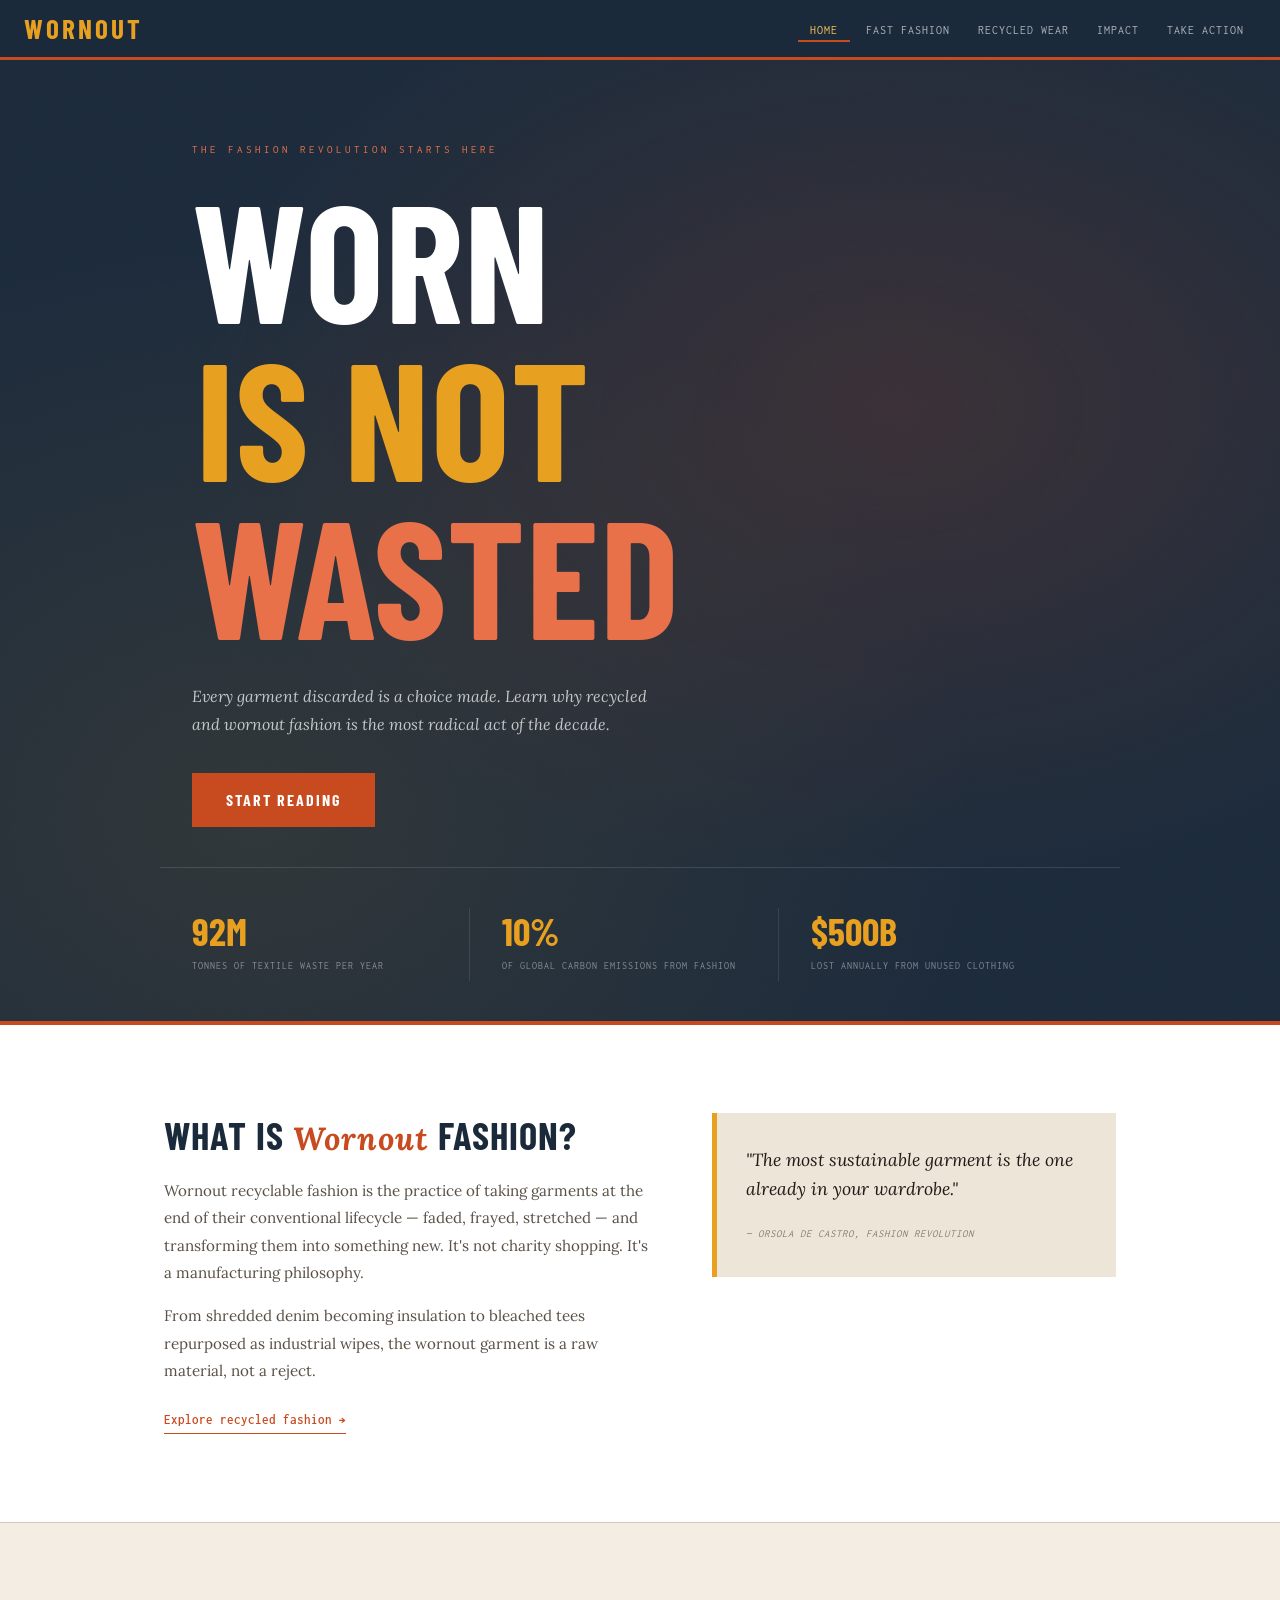
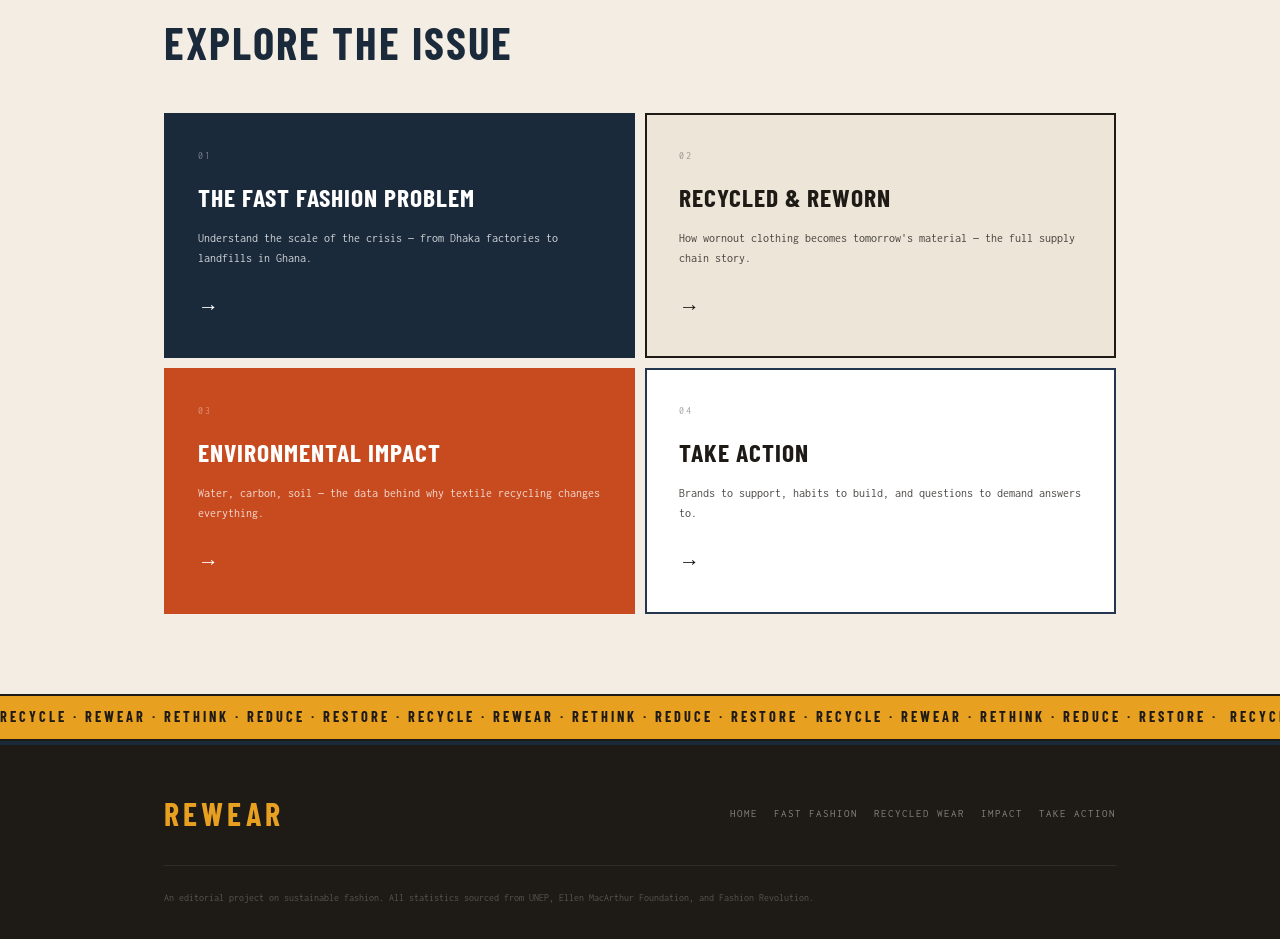
==== index.html @ de24e87c "first commit" ====
<!DOCTYPE html>
<html lang="en">
<head>
  <meta charset="UTF-8" />
  <meta name="viewport" content="width=device-width, initial-scale=1.0"/>
  <title>Wornout.net</title>
  <link rel="stylesheet" href="css/style.css" />
  <link rel="preconnect" href="https://fonts.googleapis.com">
  <link href="https://fonts.googleapis.com/css2?family=Bebas+Neue&family=Playfair+Display:ital,wght@0,400;0,700;1,400&family=DM+Mono:wght@300;400&display=swap" rel="stylesheet">
</head>
<body class="page-home">

  <nav id="navbar">
    <div class="nav-logo"><a href="index.html">Wornout</a></div>
    <button class="nav-toggle" id="navToggle" aria-label="Menu">
      <span></span><span></span><span></span>
    </button>
    <ul class="nav-links" id="navLinks">
      <li><a href="index.html" class="active">Home</a></li>
      <li><a href="fast-fashion.html">Fast Fashion</a></li>
      <li><a href="recycled.html">Recycled Wear</a></li>
      <li><a href="impact.html">Impact</a></li>
      <li><a href="act.html">Take Action</a></li>
    </ul>
  </nav>

  <header class="hero">
    <div class="hero-noise"></div>
    <div class="hero-grid-bg"></div>
    <div class="hero-content">
      <p class="hero-eyebrow">The fashion revolution starts here</p>
      <h1 class="hero-title">
        <span class="line-1">WORN</span>
        <span class="line-2">IS NOT</span>
        <span class="line-3">WASTED</span>
      </h1>
      <p class="hero-sub">Every garment discarded is a choice made. Learn why recycled and wornout fashion is the most radical act of the decade.</p>
      <a href="fast-fashion.html" class="cta-btn">Start Reading</a>
    </div>
    <div class="hero-stat-strip">
      <div class="stat"><span class="stat-num">92M</span><span class="stat-label">tonnes of textile waste per year</span></div>
      <div class="stat-div"></div>
      <div class="stat"><span class="stat-num">10%</span><span class="stat-label">of global carbon emissions from fashion</span></div>
      <div class="stat-div"></div>
      <div class="stat"><span class="stat-num">$500B</span><span class="stat-label">lost annually from unused clothing</span></div>
    </div>
  </header>

  <section class="intro-section">
    <div class="container">
      <div class="intro-grid">
        <div class="intro-left">
          <h2>What is <em>Wornout</em> Fashion?</h2>
          <p>Wornout recyclable fashion is the practice of taking garments at the end of their conventional lifecycle — faded, frayed, stretched — and transforming them into something new. It's not charity shopping. It's a manufacturing philosophy.</p>
          <p>From shredded denim becoming insulation to bleached tees repurposed as industrial wipes, the wornout garment is a raw material, not a reject.</p>
          <a href="recycled.html" class="inline-link">Explore recycled fashion →</a>
        </div>
        <div class="intro-right">
          <div class="pull-quote">
            <blockquote>"The most sustainable garment is the one already in your wardrobe."</blockquote>
            <cite>— Orsola de Castro, Fashion Revolution</cite>
          </div>
        </div>
      </div>
    </div>
  </section>

  <section class="cards-section">
    <div class="container">
      <h2 class="section-title">Explore the Issue</h2>
      <div class="card-grid">
        <a href="fast-fashion.html" class="card card--dark">
          <div class="card-tag">01</div>
          <h3>The Fast Fashion Problem</h3>
          <p>Understand the scale of the crisis — from Dhaka factories to landfills in Ghana.</p>
          <span class="card-arrow">→</span>
        </a>
        <a href="recycled.html" class="card card--light">
          <div class="card-tag">02</div>
          <h3>Recycled & Reworn</h3>
          <p>How wornout clothing becomes tomorrow's material — the full supply chain story.</p>
          <span class="card-arrow">→</span>
        </a>
        <a href="impact.html" class="card card--accent">
          <div class="card-tag">03</div>
          <h3>Environmental Impact</h3>
          <p>Water, carbon, soil — the data behind why textile recycling changes everything.</p>
          <span class="card-arrow">→</span>
        </a>
        <a href="act.html" class="card card--outline">
          <div class="card-tag">04</div>
          <h3>Take Action</h3>
          <p>Brands to support, habits to build, and questions to demand answers to.</p>
          <span class="card-arrow">→</span>
        </a>
      </div>
    </div>
  </section>

  <section class="marquee-strip">
    <div class="marquee-inner">
      <span>RECYCLE · REWEAR · RETHINK · REDUCE · RESTORE · RECYCLE · REWEAR · RETHINK · REDUCE · RESTORE · RECYCLE · REWEAR · RETHINK · REDUCE · RESTORE ·&nbsp;</span>
      <span>RECYCLE · REWEAR · RETHINK · REDUCE · RESTORE · RECYCLE · REWEAR · RETHINK · REDUCE · RESTORE · RECYCLE · REWEAR · RETHINK · REDUCE · RESTORE ·&nbsp;</span>
    </div>
  </section>

  <footer class="site-footer">
    <div class="container">
      <div class="footer-top">
        <div class="footer-logo">REWEAR</div>
        <nav class="footer-nav">
          <a href="index.html">Home</a>
          <a href="fast-fashion.html">Fast Fashion</a>
          <a href="recycled.html">Recycled Wear</a>
          <a href="impact.html">Impact</a>
          <a href="act.html">Take Action</a>
        </nav>
      </div>
      <div class="footer-bottom">
        <p>An editorial project on sustainable fashion. All statistics sourced from UNEP, Ellen MacArthur Foundation, and Fashion Revolution.</p>
      </div>
    </div>
  </footer>

  <script src="js/main.js"></script>
</body>
</html>
---- css/style.css ----
/* =============================================
   REWEAR — sustainable fashion
   style.css
   ============================================= */

@import url('https://fonts.googleapis.com/css2?family=Barlow+Condensed:wght@500;700&family=Lora:ital,wght@0,400;0,600;1,400&family=Inconsolata:wght@400;600&display=swap');

:root {
  --navy:      #1b2a3b;
  --navy-mid:  #253650;
  --rust:      #c84b1f;
  --rust-light:#e8714a;
  --amber:     #e8a020;
  --amber-light:#f5c55a;
  --cream:     #faf6ef;
  --warm-white:#ffffff;
  --sand:      #ede5d8;
  --sand-dark: #d4c8b5;
  --ink:       #1e1a16;
  --mid:       #5a5046;
  --muted:     #8a8070;
  --bg:        #f3ede3;

  --nav-h: 60px;
}

*, *::before, *::after { box-sizing: border-box; margin: 0; padding: 0; }
html { scroll-behavior: smooth; }

body {
  font-family: 'Lora', Georgia, serif;
  background: var(--bg);
  color: var(--ink);
  line-height: 1.75;
  font-size: 15px;
}

a { color: var(--rust); text-decoration: underline; }
a:hover { color: var(--navy); }
ul { list-style: none; }
img { max-width: 100%; display: block; }

/* =============================================
   NAVBAR
   ============================================= */
#navbar {
  position: fixed;
  top: 0; left: 0; right: 0;
  height: var(--nav-h);
  background: var(--navy);
  display: flex;
  align-items: center;
  justify-content: space-between;
  padding: 0 1.5rem;
  z-index: 999;
  border-bottom: 3px solid var(--rust);
}
#navbar.scrolled {
  background: rgba(27, 42, 59, 0.97);
  box-shadow: 0 3px 12px rgba(0,0,0,0.25);
}

.nav-logo a {
  font-family: 'Barlow Condensed', sans-serif;
  font-size: 1.7rem;
  font-weight: 700;
  color: var(--amber);
  text-decoration: none;
  letter-spacing: 3px;
  text-transform: uppercase;
}

.nav-links {
  display: flex;
  gap: 0.25rem;
  align-items: center;
}
.nav-links a {
  font-family: 'Inconsolata', monospace;
  font-size: 0.75rem;
  text-transform: uppercase;
  letter-spacing: 1px;
  color: rgba(255,255,255,0.65);
  text-decoration: none;
  padding: 0.3rem 0.75rem;
  border-bottom: 2px solid transparent;
  transition: color 0.15s, border-color 0.15s;
}
.nav-links a:hover,
.nav-links a.active {
  color: var(--amber-light);
  border-bottom-color: var(--rust);
  text-decoration: none;
}

.nav-toggle {
  display: none;
  flex-direction: column;
  gap: 5px;
  background: none;
  border: none;
  cursor: pointer;
  padding: 4px;
}
.nav-toggle span {
  display: block;
  width: 22px; height: 2px;
  background: var(--warm-white);
  transition: transform 0.25s, opacity 0.25s;
}
.nav-toggle.open span:nth-child(1) { transform: translateY(7px) rotate(45deg); }
.nav-toggle.open span:nth-child(2) { opacity: 0; }
.nav-toggle.open span:nth-child(3) { transform: translateY(-7px) rotate(-45deg); }

/* =============================================
   HERO
   ============================================= */
.hero {
  min-height: 93vh;
  background: var(--navy);
  background-image:
    radial-gradient(ellipse at 70% 40%, rgba(200,75,31,0.18) 0%, transparent 55%),
    radial-gradient(ellipse at 20% 80%, rgba(232,160,32,0.1) 0%, transparent 50%);
  display: flex;
  flex-direction: column;
  justify-content: center;
  padding-top: var(--nav-h);
  overflow: hidden;
  position: relative;
}

.hero-noise {
  position: absolute; inset: 0;
  background-image: url("data:image/svg+xml,%3Csvg viewBox='0 0 300 300' xmlns='http://www.w3.org/2000/svg'%3E%3Cfilter id='n'%3E%3CfeTurbulence type='fractalNoise' baseFrequency='0.8' numOctaves='4' stitchTiles='stitch'/%3E%3C/filter%3E%3Crect width='100%25' height='100%25' filter='url(%23n)' opacity='0.035'/%3E%3C/svg%3E");
  background-size: 300px;
  pointer-events: none;
  opacity: 0.6;
}
.hero-grid-bg { display: none; }

.hero-content {
  position: relative;
  z-index: 2;
  padding: 5rem 2rem 2.5rem;
  max-width: 960px;
  margin: 0 auto;
  width: 100%;
}

.hero-eyebrow {
  font-family: 'Inconsolata', monospace;
  font-size: 0.7rem;
  letter-spacing: 3px;
  text-transform: uppercase;
  color: var(--rust-light);
  margin-bottom: 1.2rem;
  opacity: 0;
  animation: fadeUp 0.5s 0.1s forwards;
}

.hero-title {
  line-height: 0.95;
  margin-bottom: 1.8rem;
}
.hero-title .line-1,
.hero-title .line-2,
.hero-title .line-3 {
  display: block;
  font-family: 'Barlow Condensed', sans-serif;
  font-weight: 700;
  font-size: clamp(4.5rem, 13vw, 10.5rem);
  text-transform: uppercase;
  letter-spacing: 1px;
  opacity: 0;
  animation: fadeUp 0.55s forwards;
}
.hero-title .line-1 { color: var(--warm-white); animation-delay: 0.2s; }
.hero-title .line-2 { color: var(--amber); animation-delay: 0.35s; margin-left: 4px; }
.hero-title .line-3 { color: var(--rust-light); animation-delay: 0.5s; }

.hero-sub {
  font-family: 'Lora', serif;
  font-size: 1rem;
  color: rgba(255,255,255,0.72);
  max-width: 480px;
  margin-bottom: 2.2rem;
  line-height: 1.75;
  font-style: italic;
  opacity: 0;
  animation: fadeUp 0.55s 0.7s forwards;
}

.cta-btn {
  display: inline-block;
  font-family: 'Barlow Condensed', sans-serif;
  font-size: 1rem;
  font-weight: 700;
  letter-spacing: 2px;
  text-transform: uppercase;
  background: var(--rust);
  color: var(--warm-white);
  padding: 0.7rem 2rem;
  text-decoration: none;
  border: 2px solid var(--rust);
  transition: background 0.2s, color 0.2s, border-color 0.2s;
  opacity: 0;
  animation: fadeUp 0.55s 0.9s forwards;
}
.cta-btn:hover {
  background: transparent;
  color: var(--rust-light);
  border-color: var(--rust-light);
  text-decoration: none;
}

.hero-stat-strip {
  display: flex;
  border-top: 1px solid rgba(255,255,255,0.12);
  padding: 2rem;
  max-width: 960px;
  margin: 0 auto;
  width: 100%;
  flex-wrap: wrap;
  position: relative;
  z-index: 2;
}
.stat {
  flex: 1;
  min-width: 180px;
  padding: 0.75rem 2rem 0.75rem 0;
}
.stat-num {
  display: block;
  font-family: 'Barlow Condensed', sans-serif;
  font-size: 2.4rem;
  color: var(--amber);
  font-weight: 700;
  line-height: 1;
}
.stat-label {
  font-family: 'Inconsolata', monospace;
  font-size: 0.63rem;
  color: rgba(255,255,255,0.45);
  text-transform: uppercase;
  letter-spacing: 1px;
  line-height: 1.4;
  margin-top: 3px;
}
.stat-div {
  width: 1px;
  background: rgba(255,255,255,0.1);
  margin: 0.5rem 2rem 0.5rem 0;
  align-self: stretch;
}

/* =============================================
   CONTAINER
   ============================================= */
.container {
  max-width: 1000px;
  margin: 0 auto;
  width: 100%;
  padding: 0 1.5rem;
}

/* =============================================
   INTRO SECTION
   ============================================= */
.intro-section {
  padding: 5.5rem 1.5rem;
  background: var(--warm-white);
  border-top: 4px solid var(--rust);
}

.intro-grid {
  display: grid;
  grid-template-columns: 1.2fr 1fr;
  gap: 4rem;
  align-items: start;
  max-width: 1000px;
  margin: 0 auto;
}

.intro-left h2 {
  font-family: 'Barlow Condensed', sans-serif;
  font-size: 2.4rem;
  font-weight: 700;
  text-transform: uppercase;
  letter-spacing: 1px;
  margin-bottom: 1.2rem;
  color: var(--navy);
  line-height: 1.15;
}
.intro-left h2 em {
  color: var(--rust);
  font-style: italic;
  font-family: 'Lora', serif;
  font-size: 2rem;
  text-transform: none;
}
.intro-left p {
  margin-bottom: 1rem;
  color: var(--mid);
  font-size: 0.95rem;
  line-height: 1.8;
}
.inline-link {
  display: inline-block;
  margin-top: 0.5rem;
  font-family: 'Inconsolata', monospace;
  font-size: 0.82rem;
  color: var(--rust);
  font-weight: 600;
  text-decoration: none;
  border-bottom: 1px solid var(--rust);
  padding-bottom: 1px;
  transition: color 0.15s, border-color 0.15s;
}
.inline-link:hover { color: var(--navy); border-color: var(--navy); }

.pull-quote {
  background: var(--sand);
  border-left: 5px solid var(--amber);
  padding: 2rem 1.8rem;
  position: sticky;
  top: calc(var(--nav-h) + 1.5rem);
}
.pull-quote blockquote {
  font-family: 'Lora', serif;
  font-size: 1.1rem;
  font-style: italic;
  color: var(--ink);
  margin-bottom: 1rem;
  line-height: 1.65;
}
.pull-quote cite {
  font-family: 'Inconsolata', monospace;
  font-size: 0.67rem;
  color: var(--muted);
  text-transform: uppercase;
  letter-spacing: 1px;
}

/* =============================================
   CARDS
   ============================================= */
.cards-section {
  padding: 5rem 1.5rem;
  background: var(--bg);
  border-top: 1px solid var(--sand-dark);
}

.section-title {
  font-family: 'Barlow Condensed', sans-serif;
  font-size: 2.8rem;
  font-weight: 700;
  text-transform: uppercase;
  letter-spacing: 2px;
  color: var(--navy);
  margin-bottom: 2rem;
  max-width: 1000px;
  margin-left: auto;
  margin-right: auto;
}

.card-grid {
  display: grid;
  grid-template-columns: repeat(2, 1fr);
  gap: 10px;
  max-width: 1000px;
  margin: 0 auto;
}

.card {
  display: flex;
  flex-direction: column;
  padding: 2rem;
  text-decoration: none;
  border: 2px solid var(--ink);
  transition: transform 0.15s, box-shadow 0.15s;
}
.card:hover {
  transform: translate(-3px, -3px);
  box-shadow: 5px 5px 0 var(--ink);
  text-decoration: none;
}

.card--dark   { background: var(--navy); color: var(--warm-white); border-color: var(--navy); }
.card--light  { background: var(--sand); color: var(--ink); }
.card--accent { background: var(--rust); color: var(--warm-white); border-color: var(--rust); }
.card--outline { background: var(--warm-white); color: var(--ink); border-color: var(--navy-mid); }

.card-tag {
  font-family: 'Inconsolata', monospace;
  font-size: 0.65rem;
  letter-spacing: 2px;
  text-transform: uppercase;
  opacity: 0.4;
  margin-bottom: 0.6rem;
}
.card h3 {
  font-family: 'Barlow Condensed', sans-serif;
  font-size: 1.6rem;
  font-weight: 700;
  text-transform: uppercase;
  letter-spacing: 1px;
  margin-bottom: 0.6rem;
}
.card p {
  font-family: 'Inconsolata', monospace;
  font-size: 0.75rem;
  line-height: 1.65;
  opacity: 0.8;
  flex: 1;
}
.card-arrow {
  font-size: 1.3rem;
  margin-top: 1.2rem;
  display: inline-block;
  transition: transform 0.15s;
}
.card:hover .card-arrow { transform: translateX(5px); }

/* =============================================
   MARQUEE
   ============================================= */
.marquee-strip {
  background: var(--amber);
  padding: 0.55rem 0;
  overflow: hidden;
  white-space: nowrap;
  border-top: 2px solid var(--ink);
  border-bottom: 2px solid var(--ink);
}
.marquee-inner {
  display: inline-block;
  animation: marquee 28s linear infinite;
  font-family: 'Barlow Condensed', sans-serif;
  font-size: 0.9rem;
  letter-spacing: 3px;
  color: var(--ink);
  text-transform: uppercase;
  font-weight: 700;
}
@keyframes marquee {
  from { transform: translateX(0); }
  to { transform: translateX(-50%); }
}

/* =============================================
   PAGE HEADER
   ============================================= */
.page-header {
  padding: calc(var(--nav-h) + 3.5rem) 1.5rem 3rem;
  background: var(--navy);
  color: var(--warm-white);
  border-bottom: 4px solid var(--rust);
}
.page-header--light {
  background: var(--sand);
  color: var(--ink);
  border-bottom-color: var(--amber);
}
.page-header--light .breadcrumb { color: var(--muted); }
.page-header--light .breadcrumb a { color: var(--rust); }
.page-header--dark {
  background: var(--ink);
  color: var(--warm-white);
  border-bottom-color: var(--amber);
}
.page-header--green {
  /* repurposed as a rust/amber header */
  background: var(--rust);
  color: var(--warm-white);
  border-bottom-color: var(--amber);
}

.breadcrumb {
  font-family: 'Inconsolata', monospace;
  font-size: 0.7rem;
  color: rgba(255,255,255,0.45);
  margin-bottom: 1.2rem;
  letter-spacing: 1px;
}
.breadcrumb a { color: var(--amber-light); text-decoration: none; }
.breadcrumb a:hover { text-decoration: underline; }

.page-title {
  font-family: 'Barlow Condensed', sans-serif;
  font-weight: 700;
  font-size: clamp(2.8rem, 8vw, 6rem);
  line-height: 1;
  text-transform: uppercase;
  letter-spacing: 2px;
  margin-bottom: 1.2rem;
}
.page-title em {
  font-family: 'Lora', serif;
  font-style: italic;
  color: var(--amber);
  text-transform: none;
  font-size: 0.9em;
  letter-spacing: 0;
}
.page-header--light .page-title em { color: var(--rust); }
.page-header--green .page-title em { color: var(--amber-light); }
.page-header--dark .page-title em  { color: var(--rust-light); }

.page-intro {
  font-size: 1rem;
  line-height: 1.75;
  max-width: 580px;
  opacity: 0.82;
  font-style: italic;
}

/* =============================================
   MAIN CONTENT
   ============================================= */
.main-content {
  padding: 4.5rem 1.5rem;
  max-width: 1000px;
  margin: 0 auto;
}
.main-content .container { padding: 0; }

/* =============================================
   ARTICLE
   ============================================= */
.long-read {}

.article-section {
  display: grid;
  grid-template-columns: 60px 1fr;
  gap: 1.5rem;
  margin-bottom: 3.5rem;
  padding-bottom: 3.5rem;
  border-bottom: 1px solid var(--sand-dark);
}
.section-number {
  font-family: 'Barlow Condensed', sans-serif;
  font-size: 3rem;
  color: var(--sand-dark);
  font-weight: 700;
  line-height: 1;
  padding-top: 0.2rem;
}
.article-section h2 {
  font-family: 'Barlow Condensed', sans-serif;
  font-size: 1.8rem;
  font-weight: 700;
  text-transform: uppercase;
  letter-spacing: 1px;
  margin-bottom: 1rem;
  color: var(--navy);
  grid-column: 2;
}
.article-body { grid-column: 2; }
.article-body p {
  margin-bottom: 1.1rem;
  color: var(--mid);
  line-height: 1.82;
  font-size: 0.95rem;
}
.article-body strong { color: var(--ink); }

.callout-box {
  background: var(--sand);
  border-left: 4px solid var(--amber);
  padding: 1.2rem 1.4rem;
  margin: 1.5rem 0;
  font-size: 0.88rem;
  line-height: 1.7;
  color: var(--mid);
  font-style: italic;
}
.callout-box--green {
  background: #fff4ec;
  border-left-color: var(--rust);
}
.callout-box strong { color: var(--ink); font-style: normal; }

/* STAT CALLOUT */
.stat-callout {
  display: flex;
  align-items: center;
  gap: 1.5rem;
  background: var(--navy);
  color: var(--warm-white);
  padding: 2rem 2.5rem;
  margin: 2.5rem 0;
  border-left: 6px solid var(--amber);
}
.stat-callout-num {
  font-family: 'Barlow Condensed', sans-serif;
  font-size: 3.5rem;
  white-space: nowrap;
  line-height: 1;
  font-weight: 700;
  color: var(--amber);
}
.stat-callout-text {
  font-family: 'Inconsolata', monospace;
  font-size: 0.78rem;
  letter-spacing: 1px;
  line-height: 1.55;
  text-transform: uppercase;
  color: rgba(255,255,255,0.8);
}

/* FACT STRIP */
.fact-strip {
  display: grid;
  grid-template-columns: repeat(3, 1fr);
  gap: 10px;
  margin: 2.5rem 0;
}
.fact-item {
  background: var(--warm-white);
  border: 1px solid var(--sand-dark);
  border-top: 3px solid var(--rust);
  padding: 1.5rem;
  display: flex;
  flex-direction: column;
  gap: 0.6rem;
}
.fact-icon { font-size: 1.4rem; }
.fact-text {
  font-family: 'Inconsolata', monospace;
  font-size: 0.72rem;
  line-height: 1.6;
  color: var(--mid);
}

/* PROCESS STEPS */
.process-steps {
  margin: 2.5rem 0;
  padding: 2rem;
  background: var(--navy);
  color: var(--warm-white);
}
.process-title {
  font-family: 'Barlow Condensed', sans-serif;
  font-size: 1.6rem;
  letter-spacing: 2px;
  text-transform: uppercase;
  margin-bottom: 1.5rem;
  color: var(--amber);
}
.steps {
  display: flex;
  align-items: flex-start;
  gap: 6px;
  flex-wrap: wrap;
}
.step {
  flex: 1;
  min-width: 130px;
  padding: 1.2rem;
  background: rgba(255,255,255,0.06);
  border-top: 3px solid var(--rust-light);
}
.step-num {
  font-family: 'Barlow Condensed', sans-serif;
  font-size: 1.8rem;
  color: var(--amber);
  margin-bottom: 0.4rem;
  font-weight: 700;
}
.step h4 {
  font-family: 'Inconsolata', monospace;
  font-size: 0.72rem;
  letter-spacing: 1px;
  text-transform: uppercase;
  color: var(--amber-light);
  margin-bottom: 0.4rem;
}
.step p {
  font-family: 'Inconsolata', monospace;
  font-size: 0.67rem;
  line-height: 1.55;
  color: rgba(255,255,255,0.45);
}
.step-arrow {
  font-size: 1.2rem;
  color: var(--rust-light);
  padding-top: 1.5rem;
  align-self: center;
}

/* TWO COLUMN CALLOUT */
.two-column-callout {
  display: grid;
  grid-template-columns: 1fr 1fr;
  gap: 10px;
  margin: 2.5rem 0;
}
.col-callout {
  padding: 2rem;
  border: 1px solid var(--sand-dark);
}
.col-callout--left  { background: var(--sand); border-top: 4px solid var(--amber); }
.col-callout--right { background: var(--warm-white); border-top: 4px solid var(--navy-mid); }
.col-callout h3 {
  font-family: 'Barlow Condensed', sans-serif;
  font-size: 1.35rem;
  font-weight: 700;
  text-transform: uppercase;
  letter-spacing: 1px;
  margin-bottom: 0.8rem;
  color: var(--navy);
}
.col-callout p {
  font-family: 'Inconsolata', monospace;
  font-size: 0.72rem;
  line-height: 1.65;
  color: var(--mid);
  margin-bottom: 1.2rem;
}
.col-tag {
  display: inline-block;
  font-family: 'Inconsolata', monospace;
  font-size: 0.62rem;
  letter-spacing: 2px;
  text-transform: uppercase;
  background: var(--amber);
  color: var(--ink);
  padding: 2px 8px;
  font-weight: 600;
}
.col-tag--green {
  background: var(--navy);
  color: var(--warm-white);
}

/* =============================================
   IMPACT PAGE
   ============================================= */
.impact-intro {
  background: var(--warm-white);
  border-left: 5px solid var(--amber);
  padding: 2rem;
  margin-bottom: 3rem;
}
.impact-intro p {
  font-style: italic;
  font-size: 1rem;
  color: var(--mid);
  line-height: 1.8;
}

.impact-grid {
  display: grid;
  grid-template-columns: repeat(2, 1fr);
  gap: 10px;
  margin-bottom: 4rem;
}
.impact-card {
  padding: 2rem;
  border: 1px solid var(--sand-dark);
}
.impact-card--water  { background: #edf4fb; border-top: 4px solid #3a7abf; }
.impact-card--carbon { background: var(--navy); color: var(--warm-white); border: none; border-top: 4px solid var(--rust); }
.impact-card--waste  { background: #fff8ec; border-top: 4px solid var(--amber); }
.impact-card--land   { background: var(--sand); border-top: 4px solid var(--rust); }

.impact-icon { font-size: 1.7rem; margin-bottom: 0.7rem; }
.impact-card h3 {
  font-family: 'Barlow Condensed', sans-serif;
  font-size: 1.35rem;
  font-weight: 700;
  text-transform: uppercase;
  letter-spacing: 1px;
  margin-bottom: 0.4rem;
}
.impact-stat {
  font-family: 'Barlow Condensed', sans-serif;
  font-size: 2.6rem;
  color: var(--rust);
  font-weight: 700;
  line-height: 1;
  margin-bottom: 0.2rem;
}
.impact-card--carbon .impact-stat { color: var(--amber); }
.impact-stat-label {
  font-family: 'Inconsolata', monospace;
  font-size: 0.62rem;
  letter-spacing: 1px;
  text-transform: uppercase;
  color: var(--muted);
  margin-bottom: 1.2rem;
}
.impact-card--carbon .impact-stat-label { color: rgba(255,255,255,0.38); }
.impact-body p {
  font-family: 'Inconsolata', monospace;
  font-size: 0.72rem;
  line-height: 1.65;
  color: var(--mid);
  margin-bottom: 0.6rem;
}
.impact-card--carbon .impact-body p { color: rgba(255,255,255,0.6); }
.impact-body strong { color: var(--ink); }
.impact-card--carbon .impact-body strong { color: var(--warm-white); }

/* COMPARISON TABLE */
.comparison-section { margin-bottom: 3.5rem; }
.comparison-section h2 {
  font-family: 'Barlow Condensed', sans-serif;
  font-size: 1.8rem;
  font-weight: 700;
  text-transform: uppercase;
  letter-spacing: 1px;
  color: var(--navy);
  margin-bottom: 1.5rem;
}
.comparison-table {
  border: 2px solid var(--ink);
  width: 100%;
}
.comp-header, .comp-row {
  display: grid;
  grid-template-columns: 1.4fr 1fr 1fr;
  border-bottom: 1px solid var(--sand-dark);
}
.comp-row:last-child { border-bottom: none; }
.comp-cell {
  padding: 0.75rem 1rem;
  font-family: 'Inconsolata', monospace;
  font-size: 0.72rem;
  line-height: 1.4;
  border-right: 1px solid var(--sand-dark);
}
.comp-cell:last-child { border-right: none; }
.comp-header { background: var(--navy); }
.comp-header .comp-cell { color: var(--warm-white); text-transform: uppercase; letter-spacing: 1px; font-size: 0.63rem; }
.comp-label { color: var(--ink); font-weight: 600; }
.comp-new { background: #fff0ed; color: #b83010; }
.comp-recycled { background: #f5f0e8; color: var(--navy); font-weight: 600; }
.comp-row:nth-child(even) { background: var(--cream); }
.comp-row:hover { background: #fff8ec; }

/* =============================================
   ACTION PAGE
   ============================================= */
.act-intro {
  background: var(--warm-white);
  border: 1px solid var(--sand-dark);
  border-left: 5px solid var(--rust);
  padding: 2rem;
  margin-bottom: 3.5rem;
  max-width: 680px;
}
.act-intro-text {
  font-size: 1rem;
  color: var(--mid);
  line-height: 1.8;
  font-style: italic;
}

.act-section { margin-bottom: 4rem; }
.act-section-title {
  font-family: 'Barlow Condensed', sans-serif;
  font-size: 2.2rem;
  font-weight: 700;
  text-transform: uppercase;
  letter-spacing: 2px;
  color: var(--navy);
  margin-bottom: 1.5rem;
  padding-bottom: 6px;
  border-bottom: 3px solid var(--rust);
  display: inline-block;
}

.action-list { display: flex; flex-direction: column; gap: 8px; }
.action-item {
  display: grid;
  grid-template-columns: 58px 1fr;
  background: var(--warm-white);
  border: 1px solid var(--sand-dark);
  border-left: 4px solid var(--amber);
  transition: background 0.15s, border-color 0.15s;
}
.action-item:hover {
  background: var(--sand);
  border-left-color: var(--rust);
}
.action-num {
  font-family: 'Barlow Condensed', sans-serif;
  font-size: 2rem;
  font-weight: 700;
  color: var(--rust);
  padding: 1.5rem 0.75rem;
  display: flex;
  align-items: flex-start;
  justify-content: center;
  border-right: 1px solid var(--sand-dark);
  line-height: 1;
}
.action-body { padding: 1.5rem; }
.action-body h3 {
  font-family: 'Barlow Condensed', sans-serif;
  font-size: 1.15rem;
  font-weight: 700;
  letter-spacing: 1px;
  text-transform: uppercase;
  color: var(--navy);
  margin-bottom: 0.5rem;
}
.action-body p {
  font-family: 'Inconsolata', monospace;
  font-size: 0.74rem;
  line-height: 1.72;
  color: var(--mid);
}

/* BRANDS */
.brands-section { margin-bottom: 4rem; }
.brands-section h2 {
  font-family: 'Barlow Condensed', sans-serif;
  font-size: 1.9rem;
  font-weight: 700;
  text-transform: uppercase;
  letter-spacing: 2px;
  color: var(--navy);
  margin-bottom: 0.6rem;
}
.brands-intro {
  font-family: 'Inconsolata', monospace;
  font-size: 0.76rem;
  color: var(--mid);
  line-height: 1.65;
  max-width: 580px;
  margin-bottom: 1.5rem;
}
.brands-grid {
  display: grid;
  grid-template-columns: repeat(3, 1fr);
  gap: 8px;
}
.brand-card {
  background: var(--warm-white);
  border: 1px solid var(--sand-dark);
  border-top: 3px solid var(--navy-mid);
  padding: 1.4rem;
  transition: border-top-color 0.15s, background 0.15s;
}
.brand-card:hover {
  border-top-color: var(--rust);
  background: var(--sand);
}
.brand-name {
  font-family: 'Barlow Condensed', sans-serif;
  font-size: 1.15rem;
  font-weight: 700;
  letter-spacing: 1px;
  text-transform: uppercase;
  margin-bottom: 0.5rem;
  color: var(--navy);
}
.brand-detail {
  font-family: 'Inconsolata', monospace;
  font-size: 0.69rem;
  line-height: 1.62;
  color: var(--mid);
}

/* CLOSING */
.closing-statement {
  background: var(--navy);
  color: var(--warm-white);
  padding: 3.5rem 2.5rem;
  margin-top: 3rem;
  text-align: center;
  border-top: 4px solid var(--amber);
}
.closing-statement h2 {
  font-family: 'Barlow Condensed', sans-serif;
  font-size: clamp(1.8rem, 4vw, 3.2rem);
  font-weight: 700;
  text-transform: uppercase;
  letter-spacing: 2px;
  margin-bottom: 1.2rem;
  color: var(--amber);
}
.closing-statement p {
  font-size: 0.95rem;
  line-height: 1.8;
  max-width: 560px;
  margin: 0 auto 2rem;
  opacity: 0.82;
  font-style: italic;
}
.closing-statement .cta-btn {
  background: var(--amber);
  color: var(--ink);
  border-color: var(--amber);
  opacity: 1;
  animation: none;
}
.closing-statement .cta-btn:hover {
  background: transparent;
  color: var(--amber-light);
  border-color: var(--amber-light);
}

/* =============================================
   NEXT PAGE CTA
   ============================================= */
.next-page-cta {
  text-align: center;
  padding: 3.5rem 0 1.5rem;
  border-top: 1px dashed var(--sand-dark);
  margin-top: 2rem;
}
.next-page-cta p {
  font-style: italic;
  font-size: 1.05rem;
  color: var(--muted);
  margin-bottom: 1.2rem;
}
.next-page-cta .cta-btn { opacity: 1; animation: none; }

/* =============================================
   FOOTER
   ============================================= */
.site-footer {
  background: var(--ink);
  color: var(--warm-white);
  padding: 2.5rem 1.5rem 2rem;
  border-top: 4px solid var(--navy);
}
.footer-top {
  display: flex;
  justify-content: space-between;
  align-items: center;
  flex-wrap: wrap;
  gap: 1.5rem;
  margin-bottom: 1.5rem;
  padding-bottom: 1.5rem;
  border-bottom: 1px solid rgba(255,255,255,0.08);
}
.footer-logo {
  font-family: 'Barlow Condensed', sans-serif;
  font-size: 2rem;
  font-weight: 700;
  letter-spacing: 4px;
  color: var(--amber);
  text-transform: uppercase;
}
.footer-nav {
  display: flex;
  flex-wrap: wrap;
  gap: 1rem;
}
.footer-nav a {
  font-family: 'Inconsolata', monospace;
  font-size: 0.68rem;
  letter-spacing: 1px;
  text-transform: uppercase;
  color: rgba(255,255,255,0.45);
  text-decoration: none;
  transition: color 0.15s;
}
.footer-nav a:hover { color: var(--amber-light); }
.footer-bottom p {
  font-family: 'Inconsolata', monospace;
  font-size: 0.63rem;
  line-height: 1.6;
  color: rgba(255,255,255,0.25);
}

/* =============================================
   ANIMATIONS
   ============================================= */
@keyframes fadeUp {
  from { opacity: 0; transform: translateY(22px); }
  to   { opacity: 1; transform: translateY(0); }
}

.reveal {
  opacity: 0;
  transform: translateY(18px);
  transition: opacity 0.55s ease, transform 0.55s ease;
}
.reveal.visible { opacity: 1; transform: translateY(0); }

/* =============================================
   RESPONSIVE
   ============================================= */
@media (max-width: 768px) {
  .nav-links {
    position: fixed;
    top: var(--nav-h); left: 0; right: 0;
    background: var(--navy);
    flex-direction: column;
    align-items: flex-start;
    padding: 1.5rem;
    gap: 0.75rem;
    transform: translateY(-110%);
    transition: transform 0.3s ease;
    z-index: 998;
    border-bottom: 3px solid var(--rust);
  }
  .nav-links.open { transform: translateY(0); }
  .nav-toggle { display: flex; }

  .intro-grid         { grid-template-columns: 1fr; gap: 2rem; }
  .pull-quote         { position: static; }
  .card-grid          { grid-template-columns: 1fr; }
  .fact-strip         { grid-template-columns: 1fr; }
  .hero-stat-strip    { flex-direction: column; }
  .stat-div           { width: 100%; height: 1px; margin: 0.5rem 0; }
  .article-section    { grid-template-columns: 1fr; gap: 0.4rem; }
  .section-number     { font-size: 2rem; }
  .article-section h2,
  .article-body       { grid-column: 1; }
  .two-column-callout { grid-template-columns: 1fr; }
  .impact-grid        { grid-template-columns: 1fr; }
  .brands-grid        { grid-template-columns: 1fr 1fr; }
  .steps              { flex-direction: column; }
  .step-arrow         { display: none; }
  .action-item        { grid-template-columns: 48px 1fr; }
  .action-num         { font-size: 1.4rem; padding: 1.2rem 0.5rem; }
  .stat-callout       { flex-direction: column; gap: 0.75rem; }
  .comp-header,
  .comp-row           { grid-template-columns: 1fr 0.75fr 0.75fr; }
  .closing-statement  { padding: 2.5rem 1.5rem; }
  .main-content       { padding: 3rem 1.5rem; }
}

@media (max-width: 480px) {
  .brands-grid { grid-template-columns: 1fr; }
  .hero-title .line-1,
  .hero-title .line-2,
  .hero-title .line-3 { font-size: 3.8rem; }
  .page-title { font-size: 2.5rem; }
}
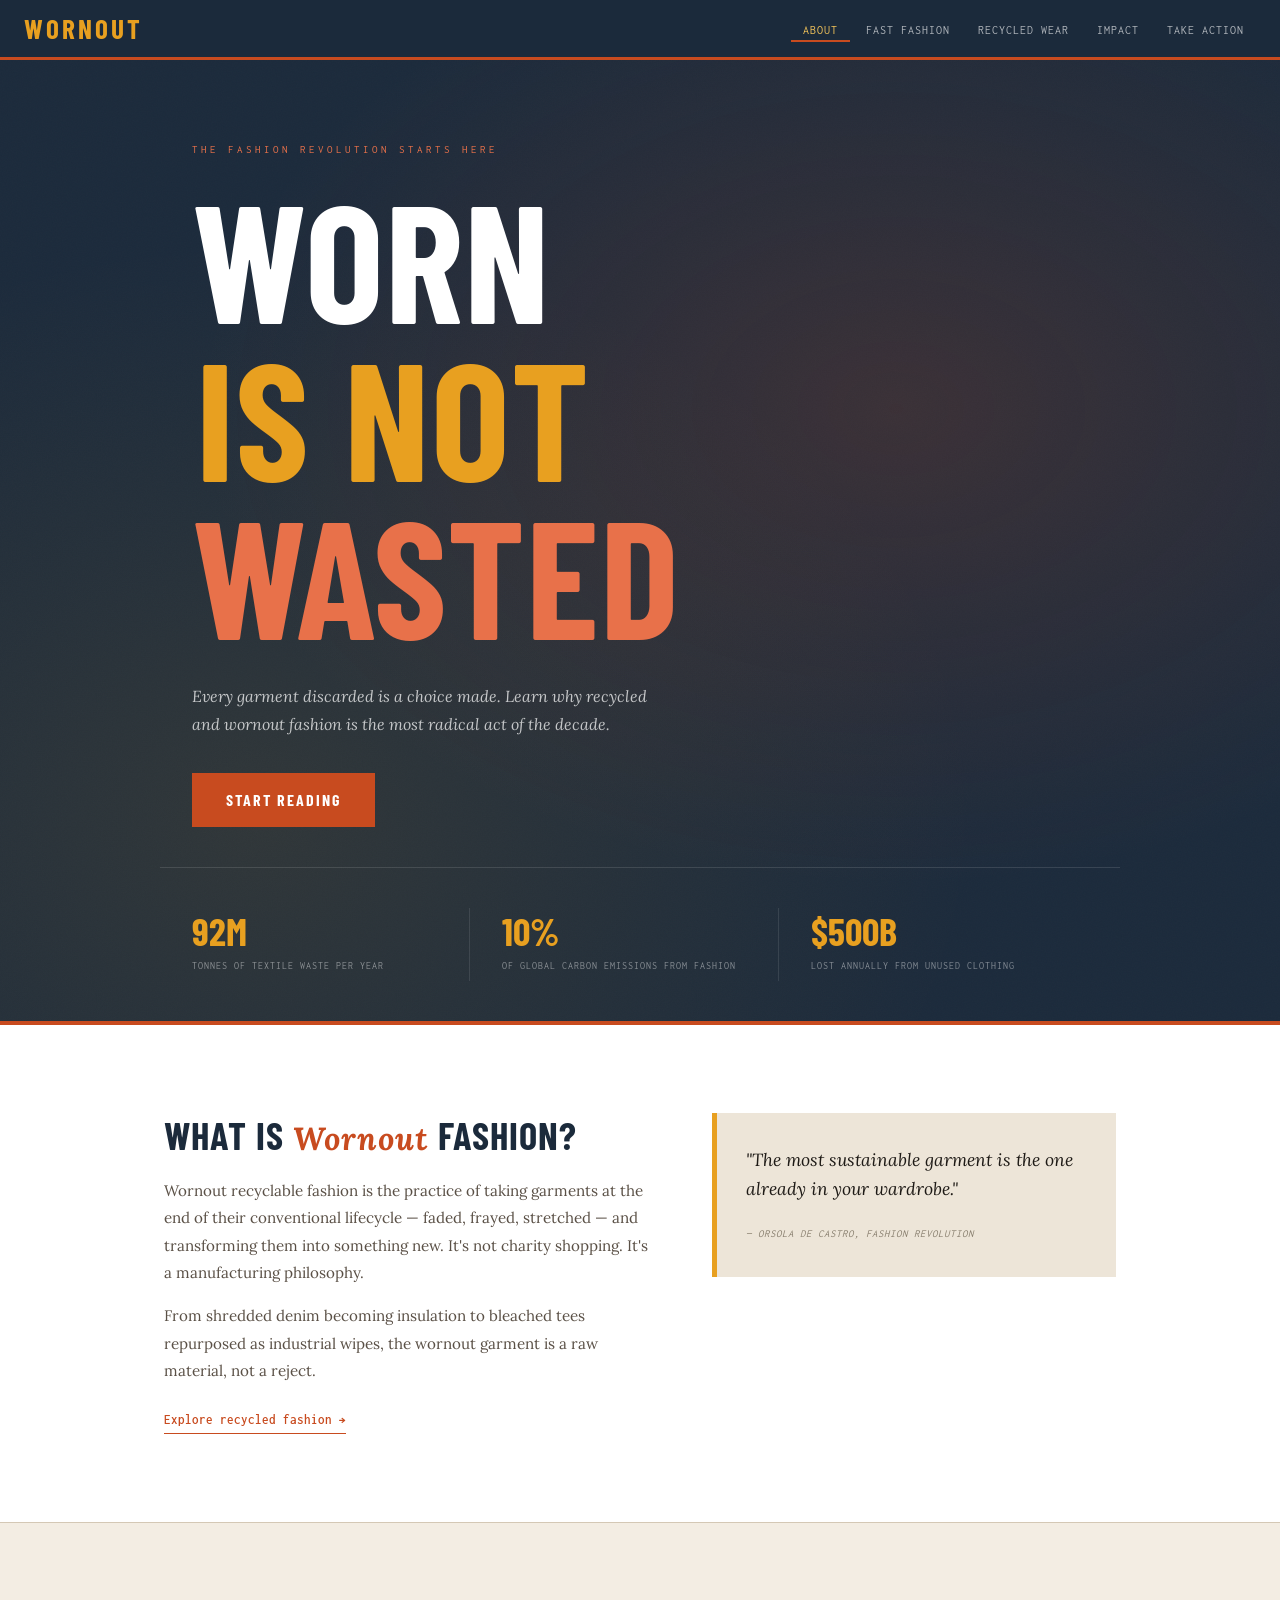
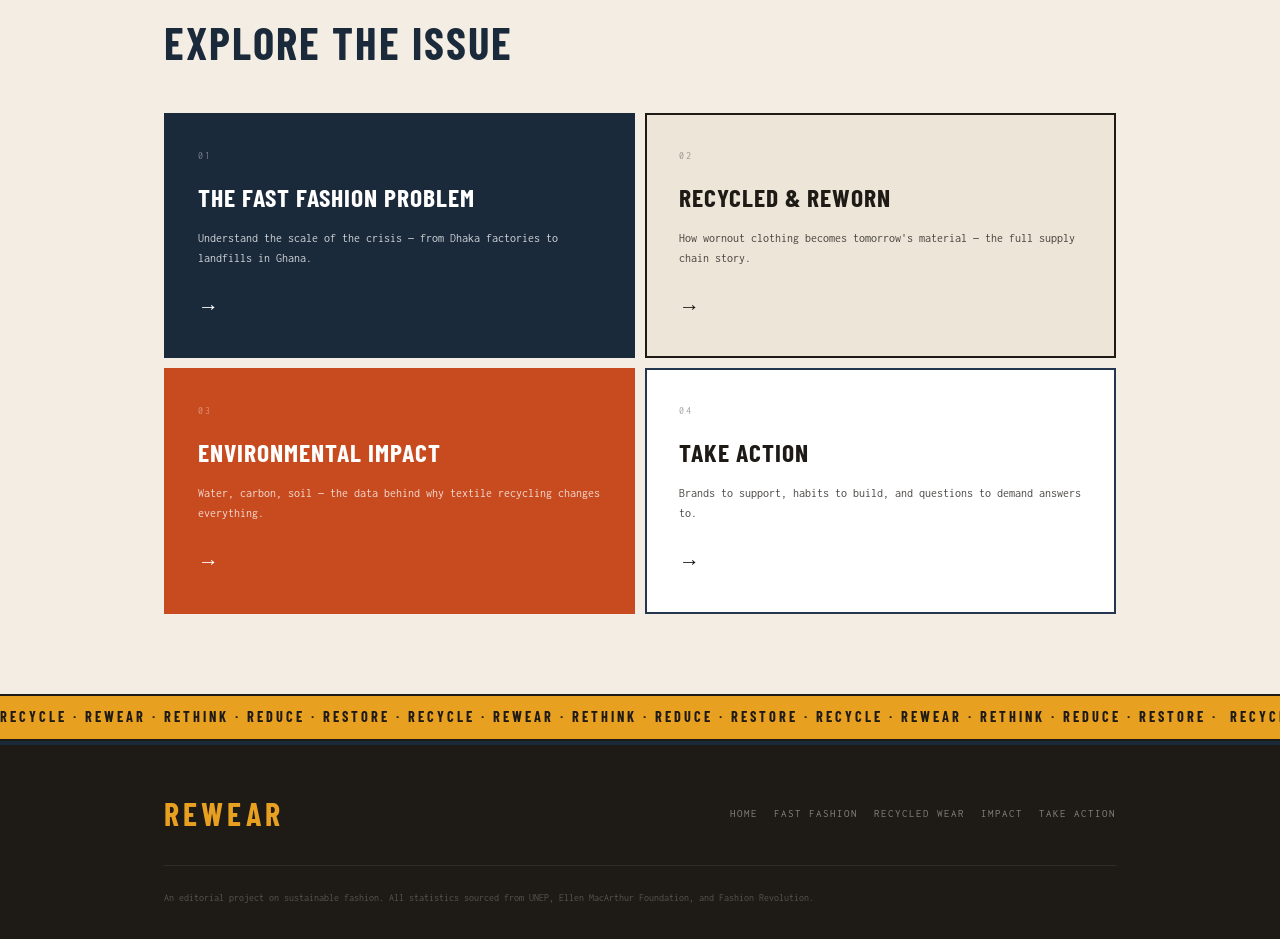
==== commit e435e3d9: "aSDFGHJ" ====
--- a/index.html
+++ b/index.html
@@ -16,7 +16,7 @@
       <span></span><span></span><span></span>
     </button>
     <ul class="nav-links" id="navLinks">
-      <li><a href="index.html" class="active">Home</a></li>
+      <li><a href="index.html" class="active">About</a></li>
       <li><a href="fast-fashion.html">Fast Fashion</a></li>
       <li><a href="recycled.html">Recycled Wear</a></li>
       <li><a href="impact.html">Impact</a></li>
